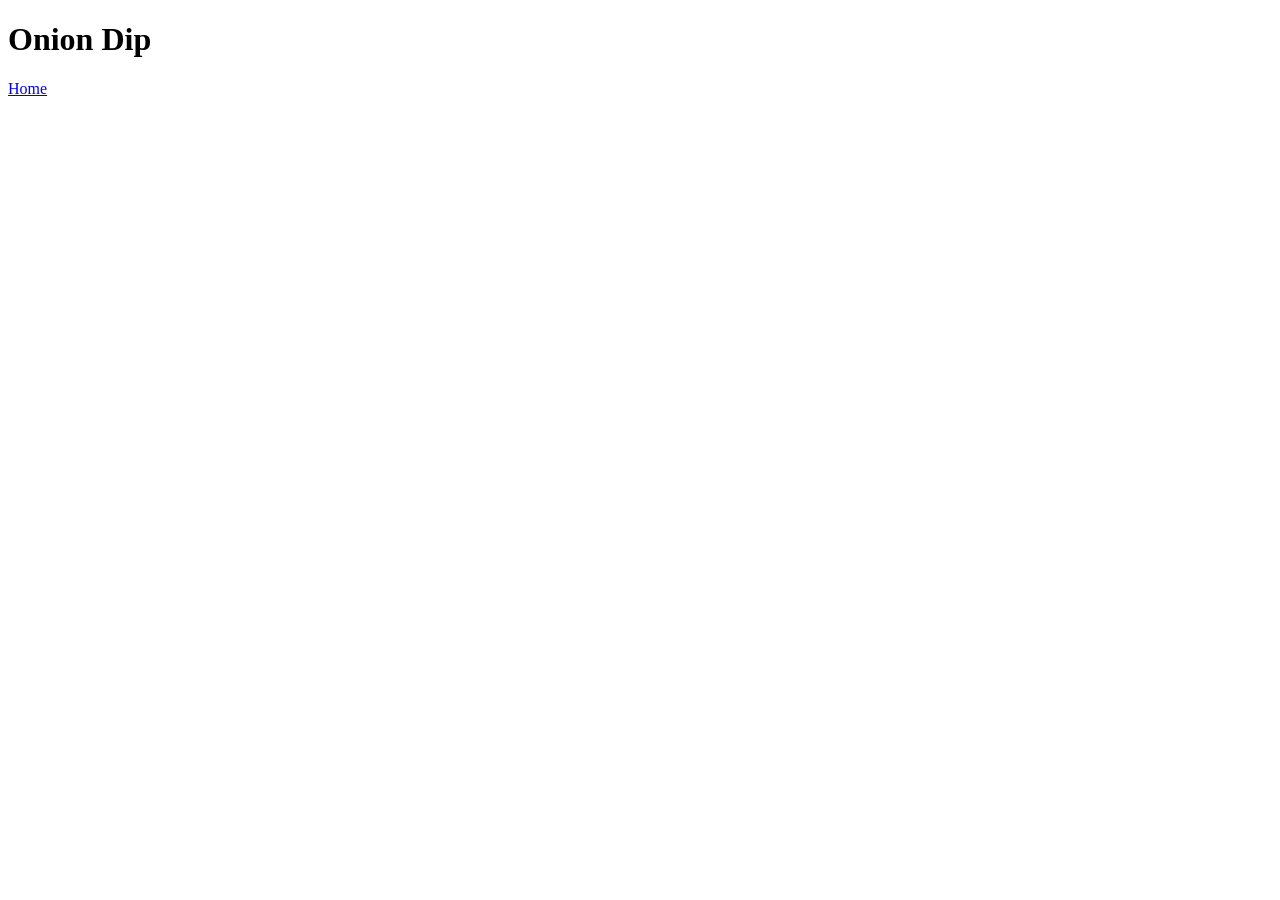
==== recipes/onion-dip.html @ 33f0857a "Create content and Links Created Recipes folder and onion-dip.html, added links between index.html a" ====
<!DOCTYPE html>
<html lang="en">
<head>
    <meta charset="UTF-8">
    <meta name="viewport" content="width=device-width, initial-scale=1.0">
    <title>Julian Onion Dip</title>
</head>
<body>
    <h1>Onion Dip</h1>
    <a href="../index.html">Home</a>
</body>
</html>
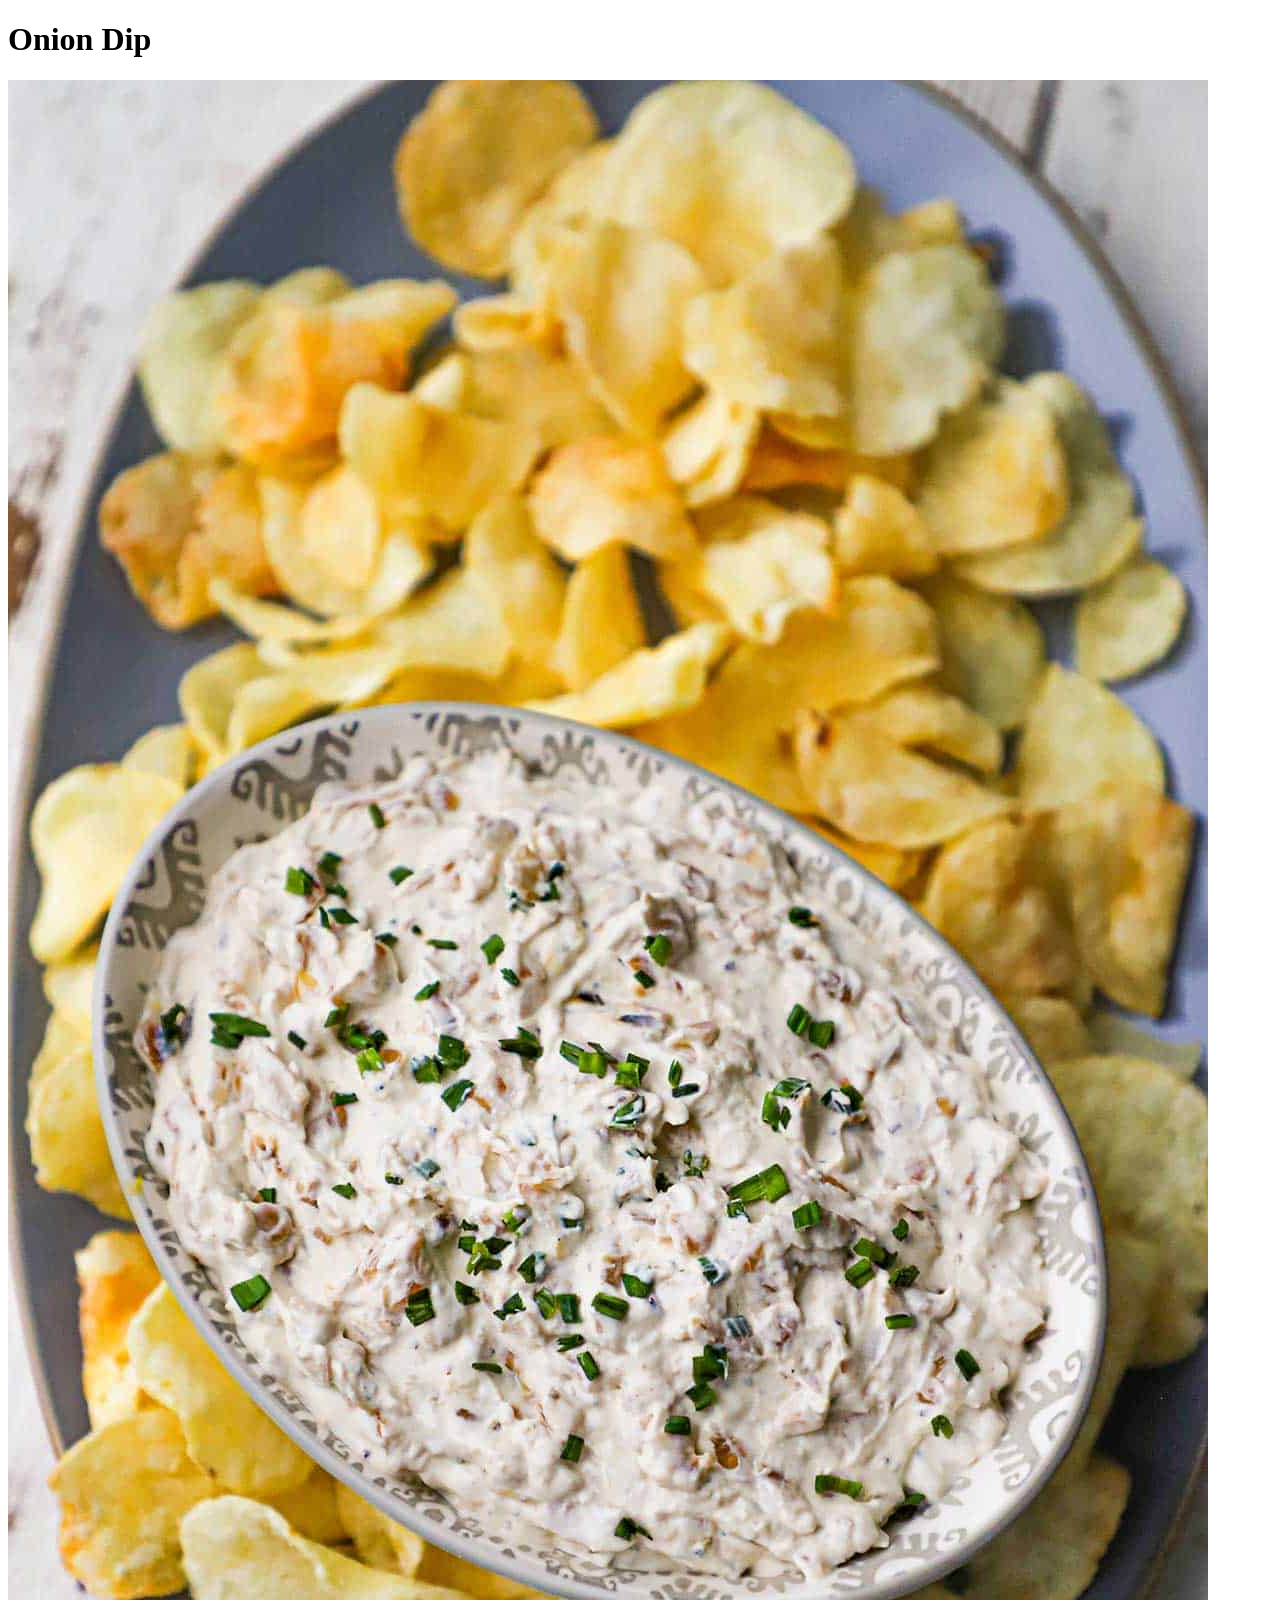
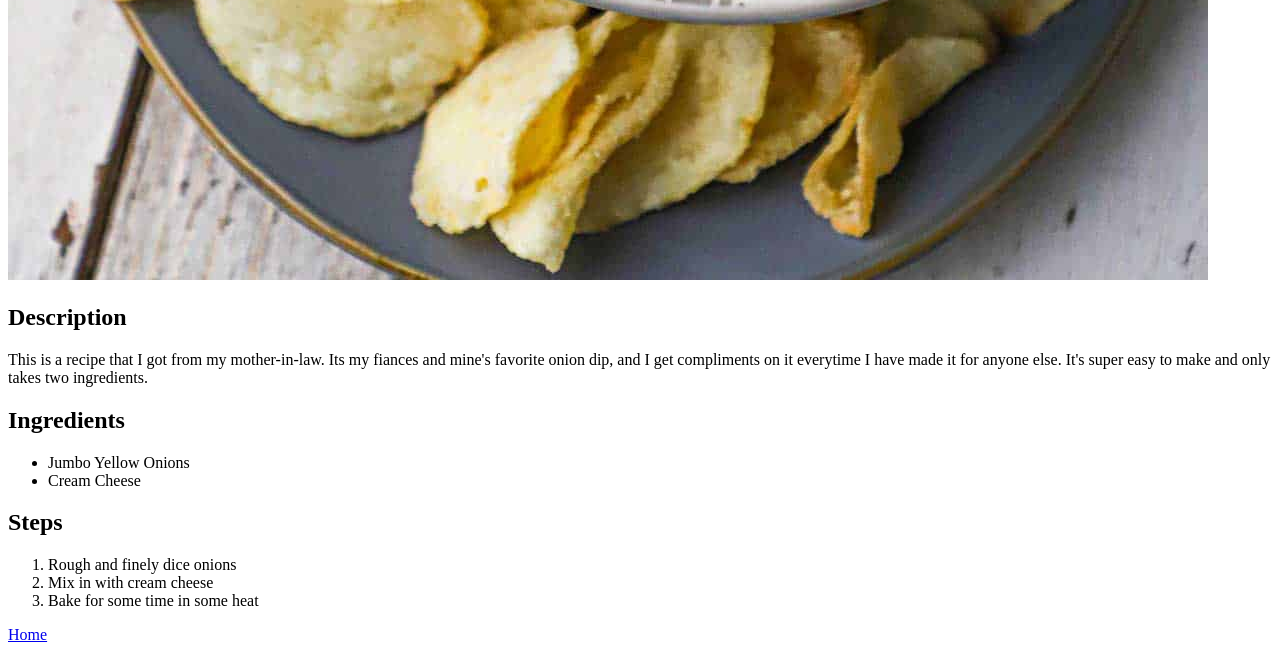
==== commit 1427b9b0: "Add image and update onion-dip.html Created images/ directory and added image with description along" ====
--- a/recipes/onion-dip.html
+++ b/recipes/onion-dip.html
@@ -7,6 +7,24 @@
 </head>
 <body>
     <h1>Onion Dip</h1>
+    <img src="images/Onion Dip.jpg" alt="Picture of onion dip with chips">
+    
+    <h2>Description</h2>
+    <p>This is a recipe that I got from my mother-in-law. Its my fiances and mine's favorite onion dip, and I get compliments on it everytime I have made it for anyone else. It's super easy to make and only takes two ingredients.</p>
+
+    <h2>Ingredients</h2>
+    <ul>
+        <li>Jumbo Yellow Onions</li>
+        <li>Cream Cheese</li>
+    </ul>
+    
+    <h2>Steps</h2>
+    <ol>
+        <li>Rough and finely dice onions</li>
+        <li>Mix in with cream cheese</li>
+        <li>Bake for some time in some heat</li>
+    </ol>
+
     <a href="../index.html">Home</a>
 </body>
 </html>
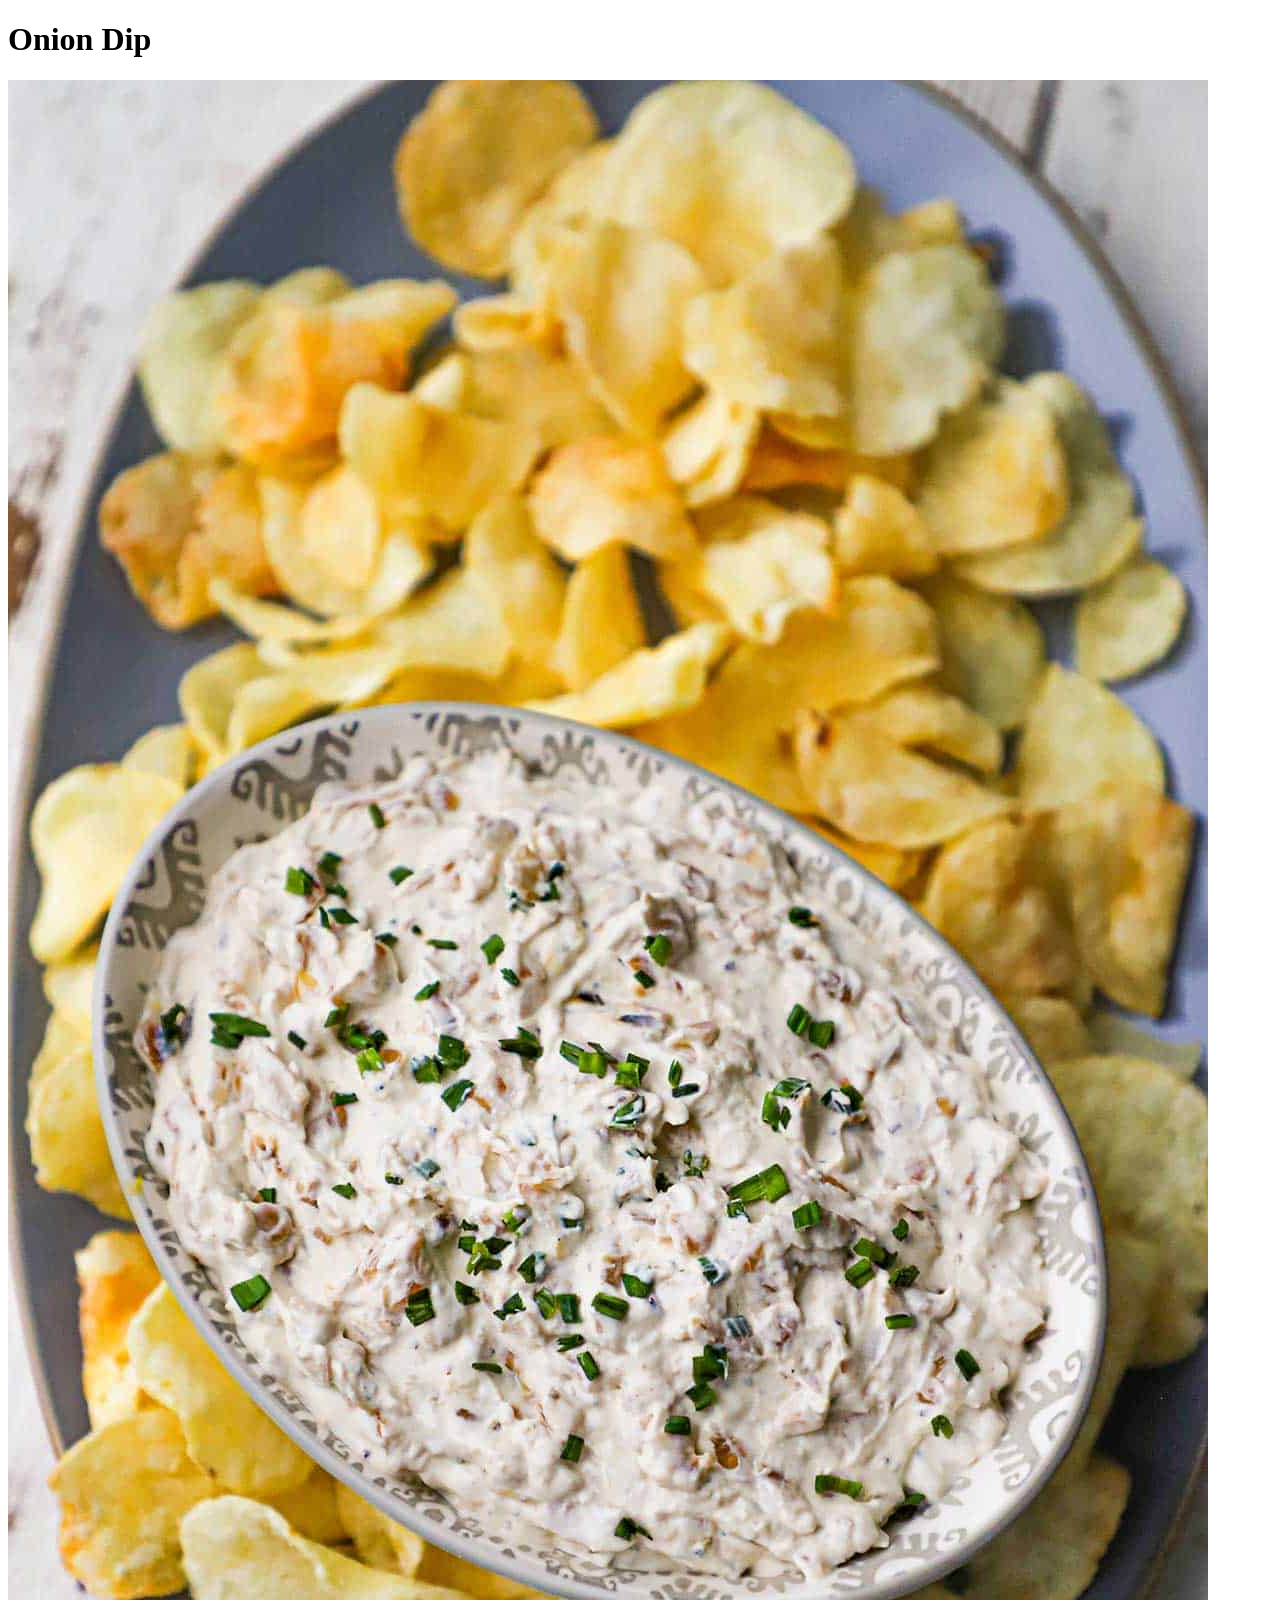
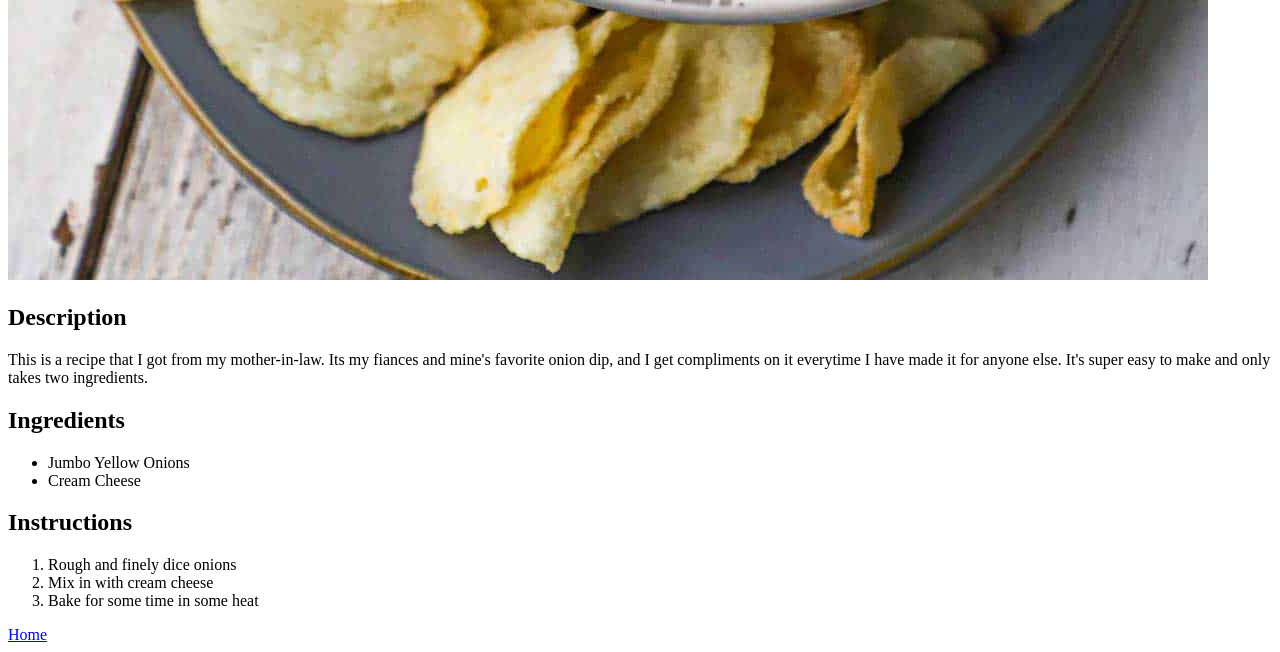
==== commit 5be9e079: "Create new recipes and add links to index.html Created Chicken Salad and Pulled Pork recipes, while " ====
--- a/recipes/onion-dip.html
+++ b/recipes/onion-dip.html
@@ -18,7 +18,7 @@
         <li>Cream Cheese</li>
     </ul>
     
-    <h2>Steps</h2>
+    <h2>Instructions</h2>
     <ol>
         <li>Rough and finely dice onions</li>
         <li>Mix in with cream cheese</li>
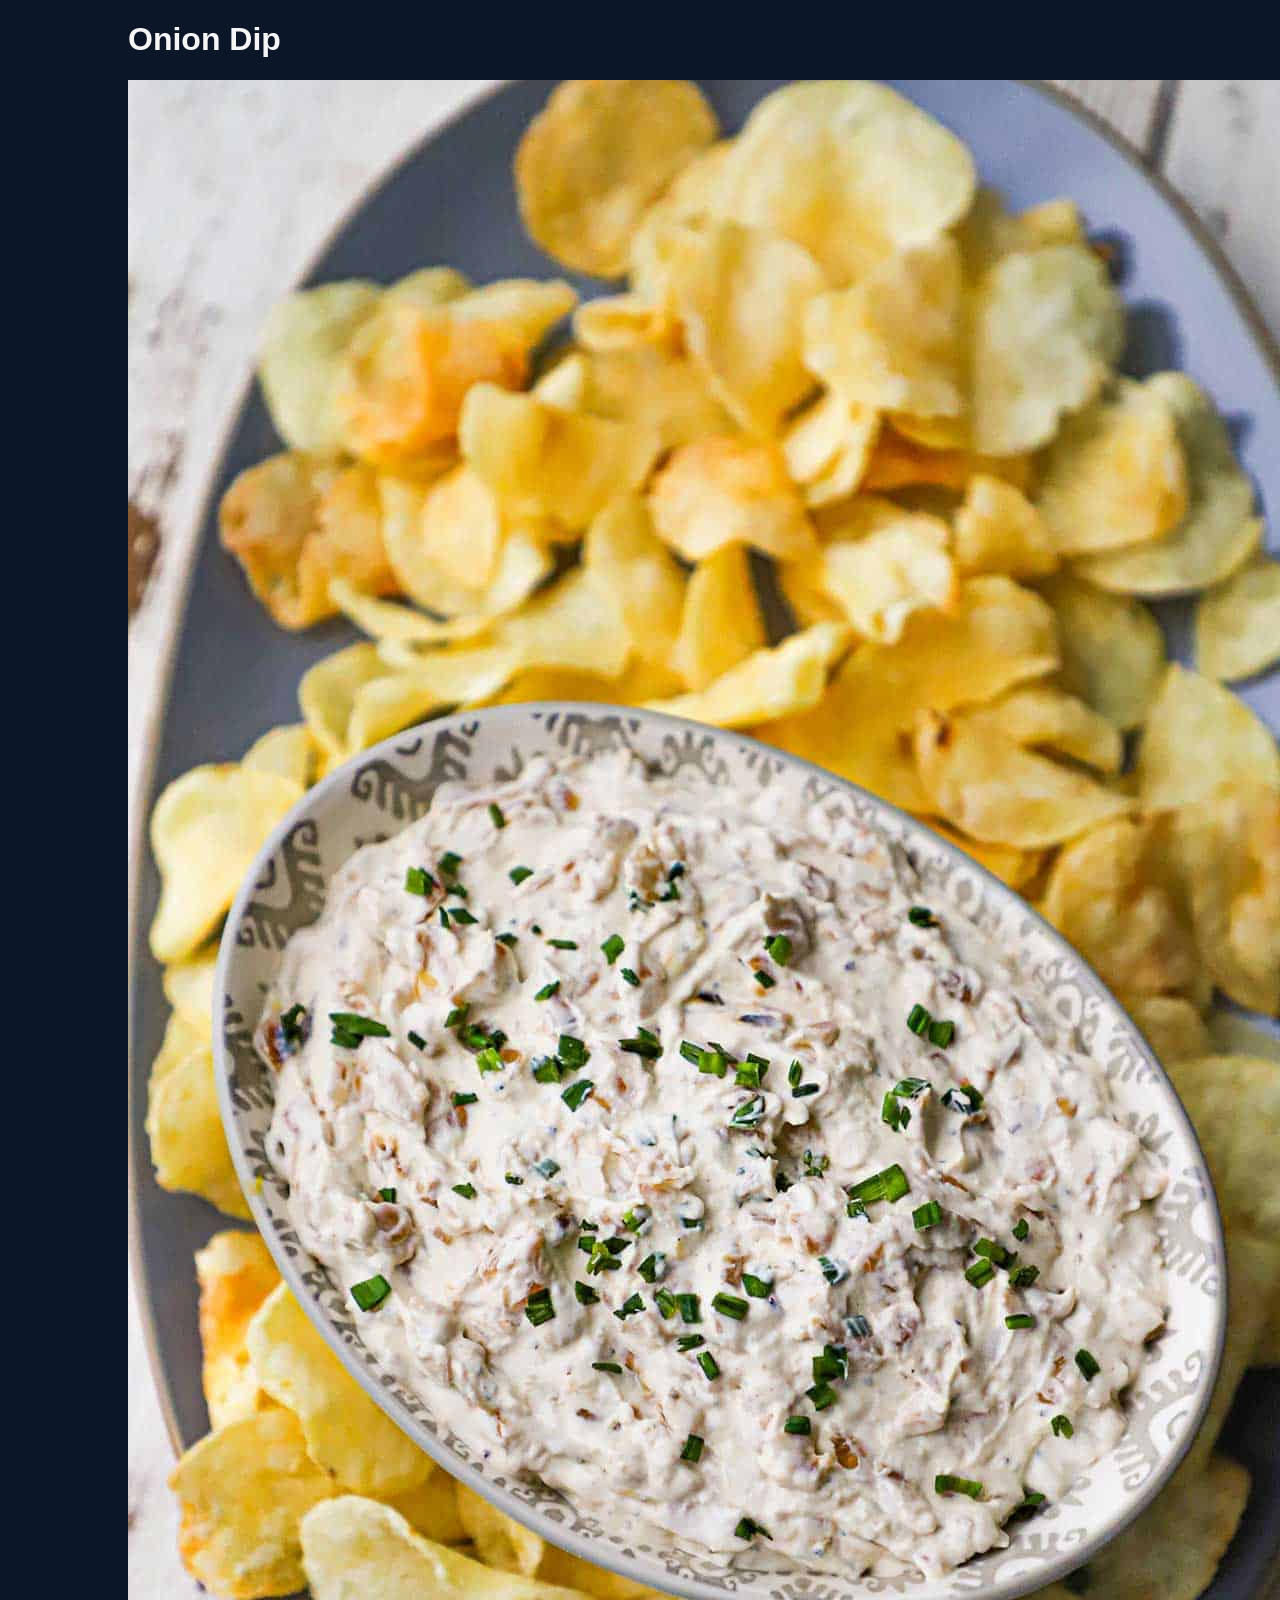
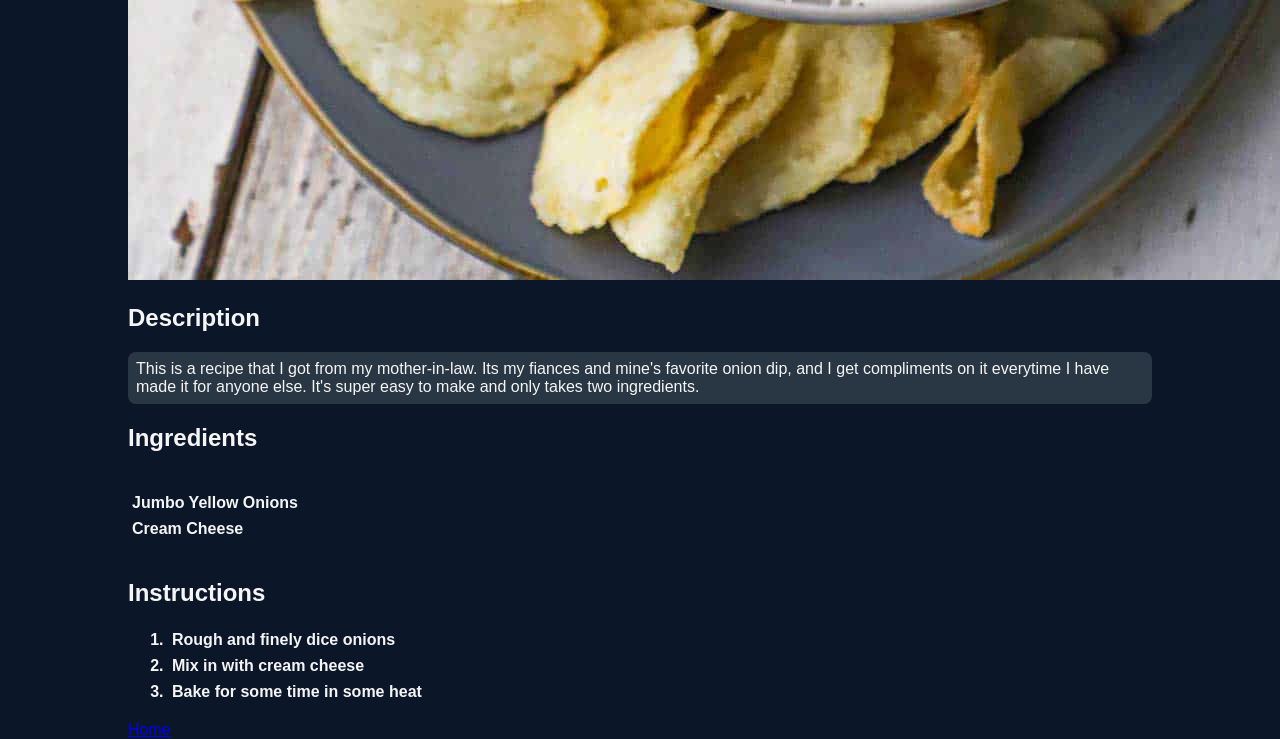
==== commit e08fd926: "Create css for htmls to reference Creates styles.css to be used by index.html and recipe html files " ====
--- a/recipes/onion-dip.html
+++ b/recipes/onion-dip.html
@@ -4,6 +4,7 @@
     <meta charset="UTF-8">
     <meta name="viewport" content="width=device-width, initial-scale=1.0">
     <title>Julian Onion Dip</title>
+    <link rel="stylesheet" href="../styles.css">
 </head>
 <body>
     <h1>Onion Dip</h1>
--- a/styles.css
+++ b/styles.css
@@ -0,0 +1,38 @@
+/* styles.css */
+
+body {
+    font-family: Verdana, Geneva, Tahoma, sans-serif;
+    box-sizing: border-box;
+    background-color:#0c1629;
+     color: whitesmoke;
+     margin: 0 8em;
+}
+
+.blocks {
+     text-align: center;
+     margin: 20 auto;
+}
+
+h1 { 
+    margin-top: 0 4em;
+}
+
+p {
+    font-size: 16px;
+    background-color: rgb(41, 55, 69);
+    padding: .5rem;
+    margin-top: .5rem;
+    border-radius: .5rem;
+}
+
+ul {
+    display: inline;
+    list-style-type: none;
+    margin: 4em;
+}
+
+li {
+    font-weight: bold;
+    padding: .25em;
+    margin
+}
